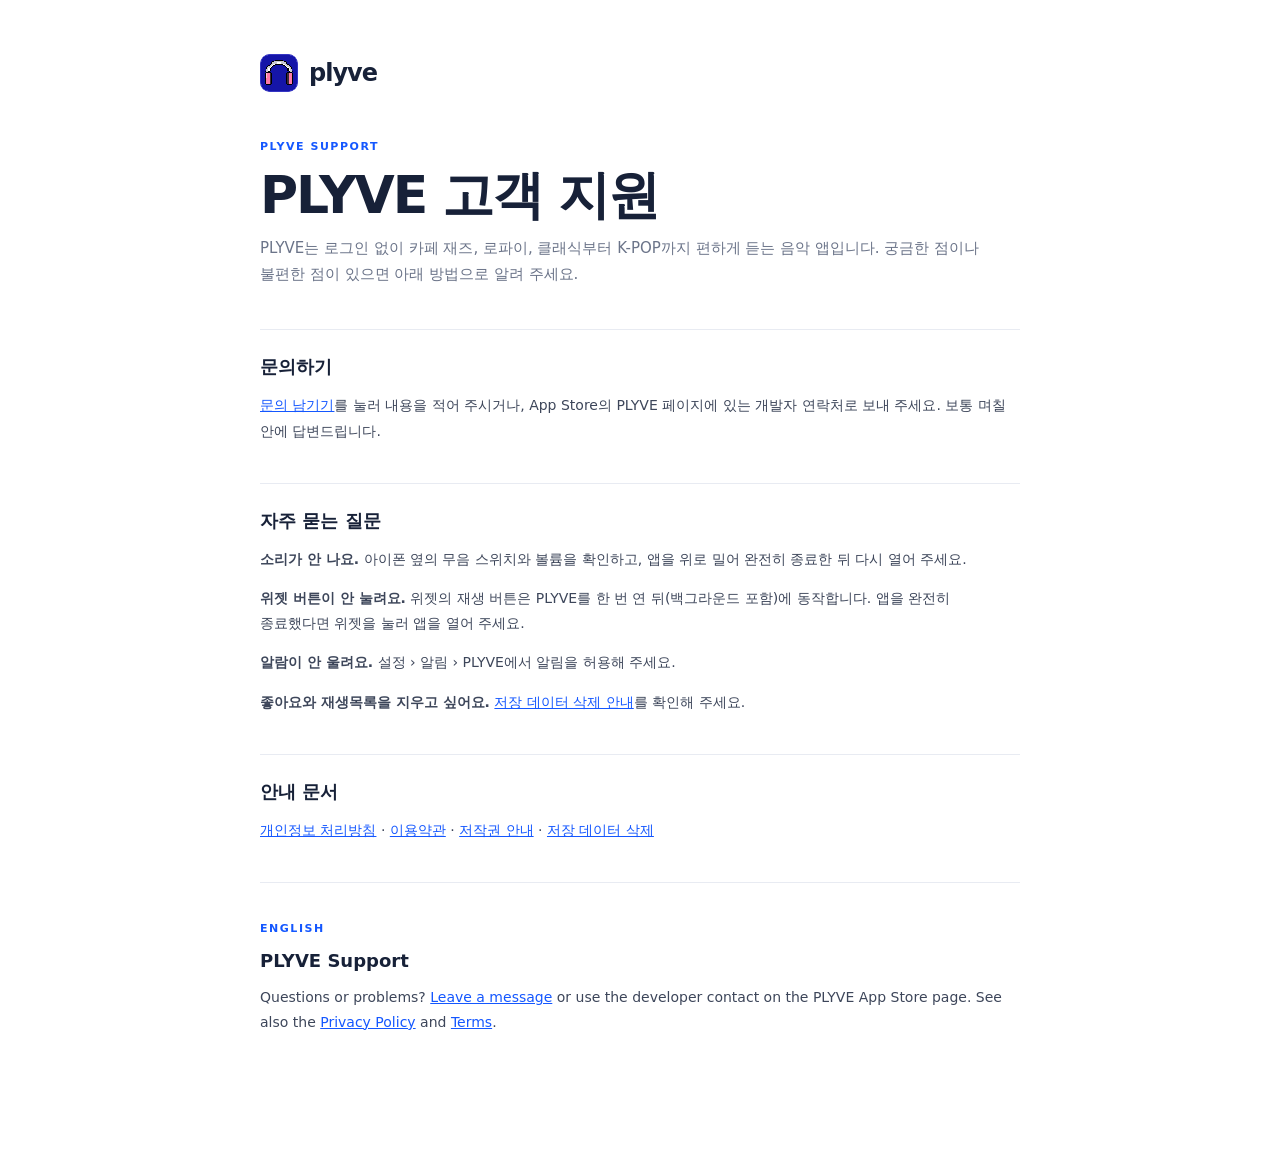
==== index.html @ 1cc8c448 "PLYVE support, privacy policy and terms pages Co-Authored-By: Claude Opus 5.5 <noreply@anthropic.com" ====
<!doctype html>
<html lang="ko">
<head>
  <meta charset="utf-8">
  <meta name="viewport" content="width=device-width, initial-scale=1">
  <meta name="theme-color" content="#ffffff">
  <title>PLYVE 고객 지원</title>
  <link rel="stylesheet" href="legal.css">
</head>
<body>
  <main>
    <header><img src="assets/plyve-logo.svg" alt=""><strong>plyve</strong></header>
    <p class="eyebrow">PLYVE SUPPORT</p>
    <h1>PLYVE 고객 지원</h1>
    <p class="lead">PLYVE는 로그인 없이 카페 재즈, 로파이, 클래식부터 K-POP까지 편하게 듣는 음악 앱입니다. 궁금한 점이나 불편한 점이 있으면 아래 방법으로 알려 주세요.</p>
    <section>
      <h2>문의하기</h2>
      <p><a href="https://github.com/yoonwork/plyve-site/issues/new">문의 남기기</a>를 눌러 내용을 적어 주시거나, App Store의 PLYVE 페이지에 있는 개발자 연락처로 보내 주세요. 보통 며칠 안에 답변드립니다.</p>
    </section>
    <section>
      <h2>자주 묻는 질문</h2>
      <p><strong>소리가 안 나요.</strong> 아이폰 옆의 무음 스위치와 볼륨을 확인하고, 앱을 위로 밀어 완전히 종료한 뒤 다시 열어 주세요.</p>
      <p><strong>위젯 버튼이 안 눌려요.</strong> 위젯의 재생 버튼은 PLYVE를 한 번 연 뒤(백그라운드 포함)에 동작합니다. 앱을 완전히 종료했다면 위젯을 눌러 앱을 열어 주세요.</p>
      <p><strong>알람이 안 울려요.</strong> 설정 › 알림 › PLYVE에서 알림을 허용해 주세요.</p>
      <p><strong>좋아요와 재생목록을 지우고 싶어요.</strong> <a href="delete-account.html">저장 데이터 삭제 안내</a>를 확인해 주세요.</p>
    </section>
    <section>
      <h2>안내 문서</h2>
      <p><a href="privacy.html">개인정보 처리방침</a> · <a href="terms.html">이용약관</a> · <a href="copyright.html">저작권 안내</a> · <a href="delete-account.html">저장 데이터 삭제</a></p>
    </section>
    <section class="english">
      <p class="eyebrow">ENGLISH</p>
      <h2>PLYVE Support</h2>
      <p>Questions or problems? <a href="https://github.com/yoonwork/plyve-site/issues/new">Leave a message</a> or use the developer contact on the PLYVE App Store page. See also the <a href="privacy.html">Privacy Policy</a> and <a href="terms.html">Terms</a>.</p>
    </section>
  </main>
</body>
</html>
---- legal.css ----
/* Shared look for the privacy, terms, copyright and data pages: PLYVE white and blue. */
:root { color-scheme: light; --blue: #1457ff; --ink: #172138; --muted: #6b7489; --line: #e8ebf2; }
* { box-sizing: border-box; }
body { margin: 0; background: #ffffff; color: var(--ink); font-family: Inter, Pretendard, "Noto Sans KR", system-ui, sans-serif; word-break: keep-all; }
main { width: min(760px, calc(100% - 36px)); margin: 0 auto; padding: 54px 0 80px; }
header { display: flex; align-items: center; gap: 11px; margin-bottom: 45px; }
header img { width: 38px; height: 38px; border-radius: 10px; object-fit: contain; }
header strong { font-size: 24px; font-weight: 850; letter-spacing: -1px; }
.eyebrow { color: var(--blue); font-size: 11px; font-weight: 800; letter-spacing: .14em; }
h1 { margin: 10px 0 12px; font-size: clamp(34px, 7vw, 52px); line-height: 1.06; letter-spacing: -.04em; }
.lead { color: var(--muted); font-size: 15px; line-height: 1.75; margin: 0 0 42px; }
section { padding: 25px 0; border-top: 1px solid var(--line); }
h2 { margin: 0 0 10px; font-size: 18px; }
p, li { color: #3d465a; font-size: 14px; line-height: 1.8; }
ul, ol { padding-left: 20px; }
a { color: var(--blue); }
.en { margin-top: 38px; padding-top: 38px; border-top: 2px solid var(--blue); }
.date { display: inline-block; margin-top: 18px; color: #8b93a5; font-size: 12px; }
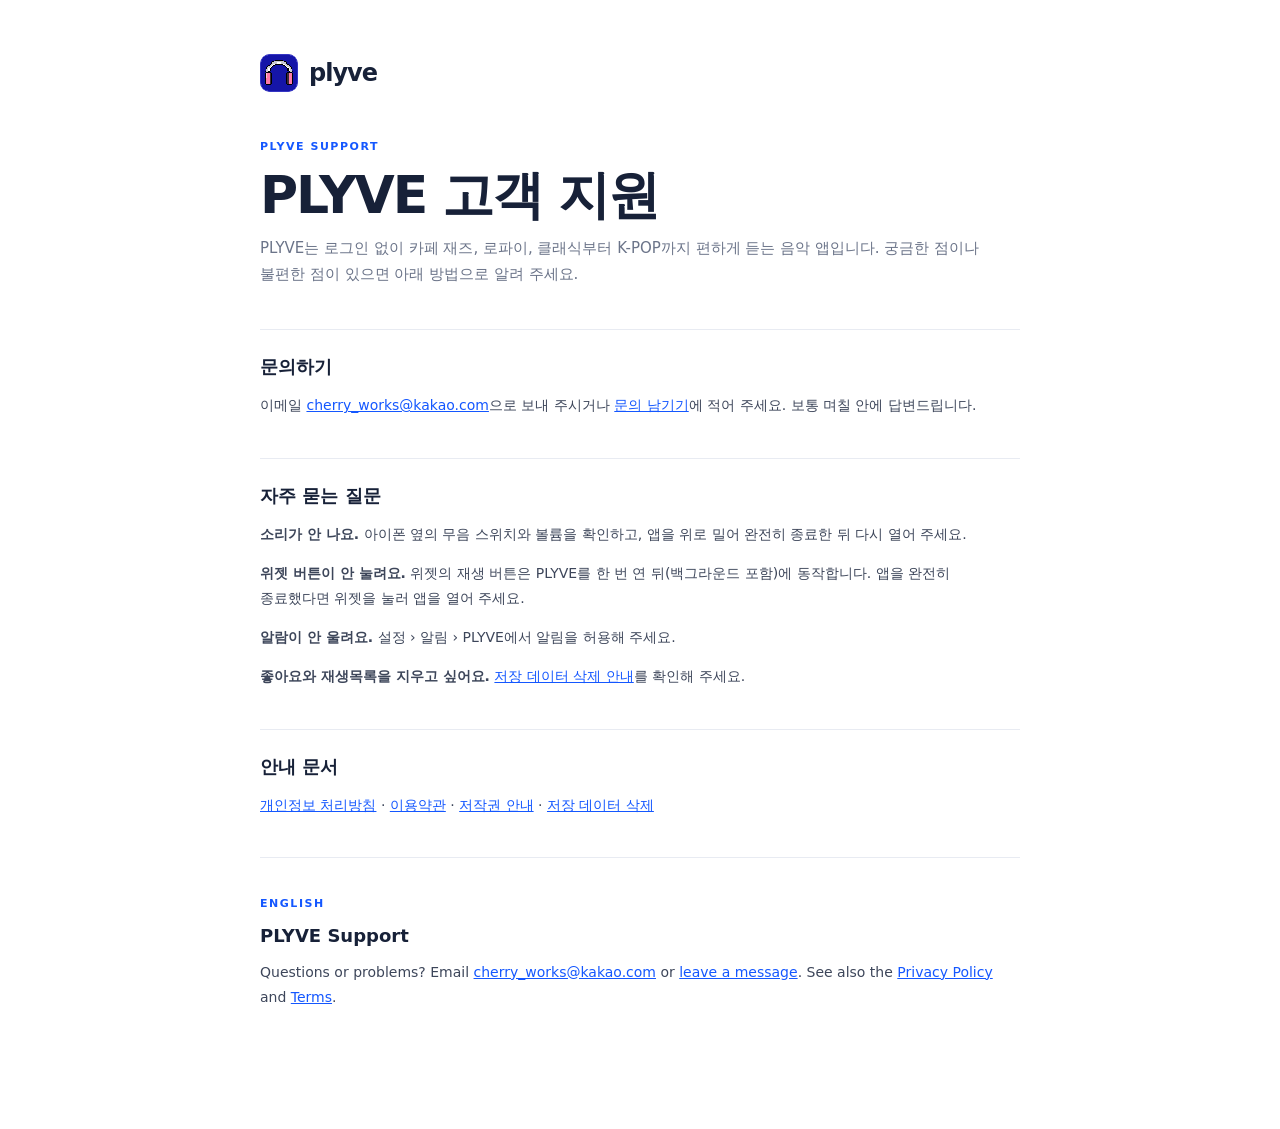
==== commit 47780314: "Contact email, privacy officer, overseas processing, accurate data deletion; drop Google Play wordin" ====
--- a/index.html
+++ b/index.html
@@ -15,7 +15,7 @@
     <p class="lead">PLYVE는 로그인 없이 카페 재즈, 로파이, 클래식부터 K-POP까지 편하게 듣는 음악 앱입니다. 궁금한 점이나 불편한 점이 있으면 아래 방법으로 알려 주세요.</p>
     <section>
       <h2>문의하기</h2>
-      <p><a href="https://github.com/yoonwork/plyve-site/issues/new">문의 남기기</a>를 눌러 내용을 적어 주시거나, App Store의 PLYVE 페이지에 있는 개발자 연락처로 보내 주세요. 보통 며칠 안에 답변드립니다.</p>
+      <p>이메일 <a href="mailto:cherry_works@kakao.com">cherry_works@kakao.com</a>으로 보내 주시거나 <a href="https://github.com/yoonwork/plyve-site/issues/new">문의 남기기</a>에 적어 주세요. 보통 며칠 안에 답변드립니다.</p>
     </section>
     <section>
       <h2>자주 묻는 질문</h2>
@@ -31,7 +31,7 @@
     <section class="english">
       <p class="eyebrow">ENGLISH</p>
       <h2>PLYVE Support</h2>
-      <p>Questions or problems? <a href="https://github.com/yoonwork/plyve-site/issues/new">Leave a message</a> or use the developer contact on the PLYVE App Store page. See also the <a href="privacy.html">Privacy Policy</a> and <a href="terms.html">Terms</a>.</p>
+      <p>Questions or problems? Email <a href="mailto:cherry_works@kakao.com">cherry_works@kakao.com</a> or <a href="https://github.com/yoonwork/plyve-site/issues/new">leave a message</a>. See also the <a href="privacy.html">Privacy Policy</a> and <a href="terms.html">Terms</a>.</p>
     </section>
   </main>
 </body>
